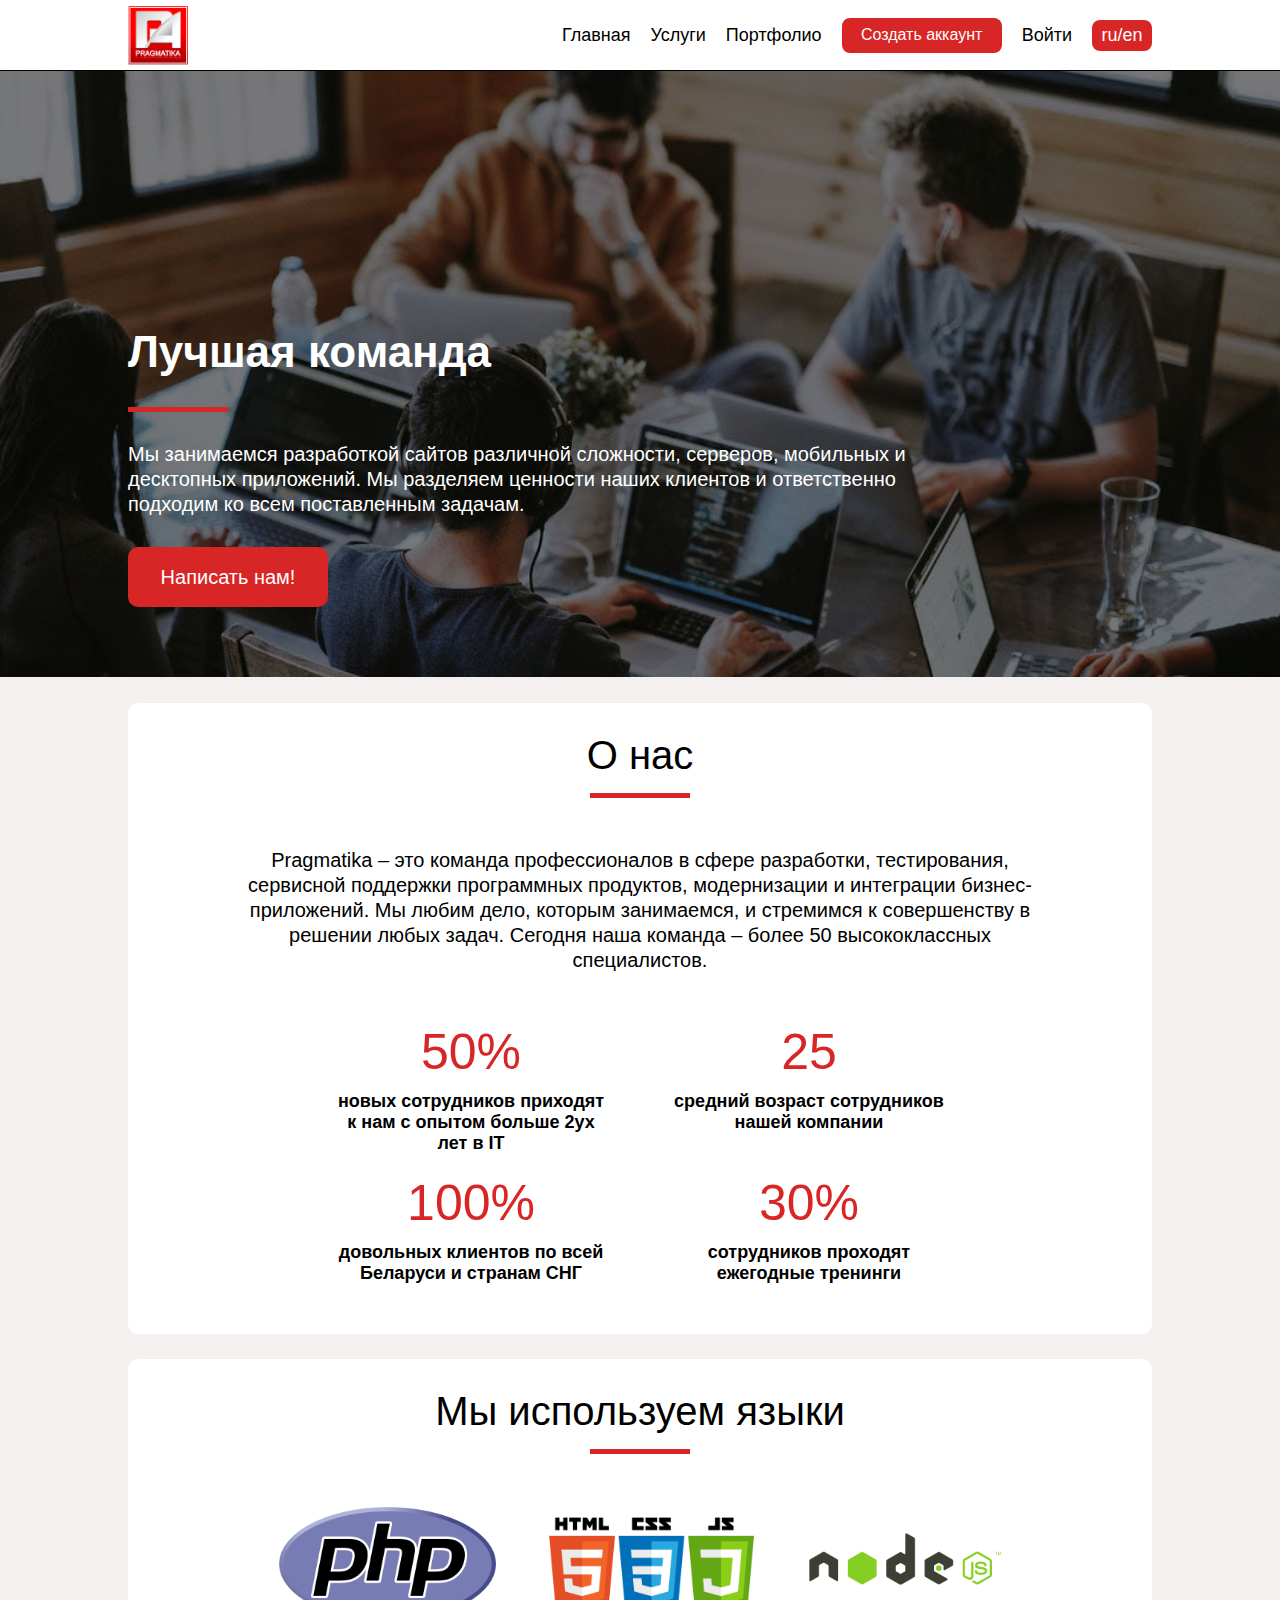
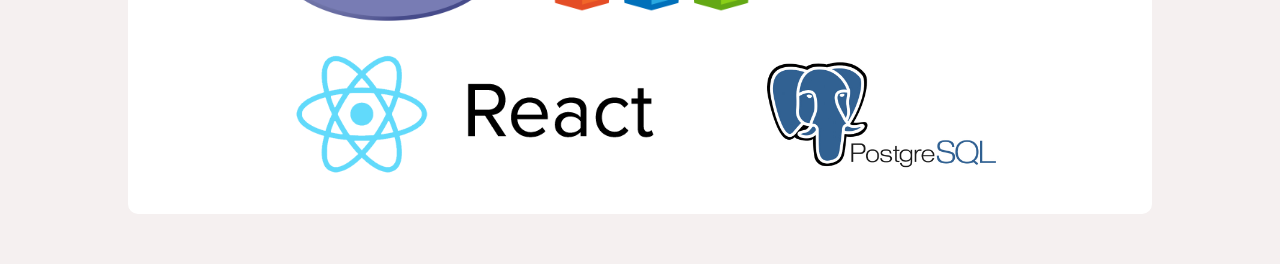
==== index.html @ 4c4eed7f "registration add" ====
<!DOCTYPE html>
<html lang="en">
<head>
    <meta charset="UTF-8">
    <meta name="viewport" content="width=device-width, initial-scale=1.0">
    <meta http-equiv="X-UA-Compatible" content="ie=edge">
    <link rel="stylesheet" href="css/index.css">
    <title>PRAGMATIKA</title>
</head>
<body>
    <header class="head" id="myTopnav">
        <div class="logo">
            <a href="index.html"><img src="img/logo.jpg" alt="logo"></a>
        </div>
        <div class="menu">
            <a href="#" id="menu" class="icon">&#9776</a>
            <a href="index.html"><h3 class="general">Главная</h3></a>
            <a href="services.html"><h3>Услуги</h3></a>
            <a href="portfolio.html"><h3>Портфолио</h3></a>
            <a href="#" onclick="show('block')"><button>Создать аккаунт</button></a>
            <a href="#" onclick="entry('block')"><div class="entry"><h2>Войти</h2></div></a>
            <a href="#"><div class="user"><h2>usermail</h2>
            <img src="img/arrow.png" alt="arrow"></div></a>
            <a href="index_eng.html"><div id="lang" class="language">ru/en</div></a>
        </div>
    </header>

    <div onclick="show('none')" id="gray"></div>
    <form class="registration" id="form_reg" action="" name="f1">
            <div class="input">   
                <h3>Регистрация</h3>
                <h4>Email</h4>
                <input id="email" type="text" placeholder="Введите Email" name="name1" class="input">
                <h4>Пароль</h4>
                <input id="password" type="password" placeholder="Введите пароль" name="name2" class="input">
                <h4>Подтвердите пароль</h4>
                <input id="password2" type="password" placeholder="Введите пароль еще раз" name="email1" class="input">
                <h5 class="error">Такой e-mail уже зарегистрирован. Пароли не совпадают</h5>
            </div>
            <button id="btn-reg">Создать аккаунт</button>
            <h4 class="account">Уже есть аккаунт?</h4>
            <h3 onclick="entry('block')" class="entr">Войти</h3>
        </form>

        <div onclick="entry('none')" id="gray_two"></div>
        <form class="form_entry" id="form_entry" action="index.html" name="f1">
                <div class="input_entry">   
                    <h3>Вход</h3>
                    <h4>Email</h4>
                    <input type="text" placeholder="Введите Email" name="name1" class="input">
                    <h4>Пароль</h4>
                    <input type="password" placeholder="Введите пароль" name="name2" class="input">
                    <!-- <p onclick="recover('block')">Забыли пароль?</p> -->
                    <label class="check">
                            <input type="checkbox">
                            <span class="pseudocheckbox"></span>
                            <p>Запомнить меня</p>
                    </label>
                    <h5 class="error_two">Неверный email или пароль</h5>
                </div>
                <button>Войти</button>
                <h4 class="account">Еще нет аккаунта?</h4>
                <h3 onclick="show('block')" class="entr">Зарегистрироваться</h3>
            </form>

            <div onclick="feedback('none')" id="gray_three"></div>
            <form class="feedback" id="form_feedback" action="index.html" name="f1">
                <div class="input_feedback">   
                    <h3>Обратная связь</h3>
                    <h4>Имя</h4>
                    <input type="text" placeholder="Введите ваше Имя" name="name1" class="input">
                    <h4>Номер телефона</h4>
                    <input type="text" placeholder="+375 (29) 163-66-68" name="name2" class="input">
                    <h5 class="error_three">Неправильно записан номер телефона</h5>
                </div>
                <button>Отправить заявку</button>
            </form>

    <section id="banner" class="banner">
        <h1>Лучшая команда</h1>
        <div></div>
        <h3>Мы занимаемся разработкой сайтов различной сложности, серверов, мобильных и десктопных приложений. Мы разделяем ценности наших клиентов и ответственно подходим ко всем поставленным задачам.</h3>
        <button onclick="feedback('block')">Написать нам!</button>
    </section>
    <section class="about">
        <h3>О нас</h3>
        <div class="line"></div>
        <h5>Pragmatika – это команда профессионалов в сфере разработки, тестирования, сервисной поддержки программных продуктов, модернизации и интеграции бизнес-приложений. 
            Мы любим дело, которым занимаемся, и стремимся к совершенству в решении любых задач.
            Сегодня наша команда – более 50 высококлассных специалистов.</h5>
        <div class="percent">
            <div class="first_stat">
                <h1>50%</h1>
                <h4>новых сотрудников приходят к нам с опытом больше 2ух лет в IT</h4>
            </div>
            <div class="second_stat">
                <h1>25</h1>
                <h4>средний возраст сотрудников нашей компании</h4>
            </div>
            <div class="third_stat">
                <h1>100%</h1>
                <h4>довольных клиентов по всей Беларуси и странам СНГ</h4>
            </div>
            <div class="fourth_stat">
                <h1>30%</h1>
                <h4>сотрудников проходят ежегодные тренинги</h4>
            </div>
        </div>
        </section>
        <section>
        <div class="technology">
            <h3>Мы используем языки</h3>
            <div class="line"></div>
            <div class="languages">
                <img src="img/1200px-PHP-logo.svg.png" alt="">
                <img src="img/HTML5_CSS_JavaScript.png" alt="">
                <img src="img/d731883c64dd45baa761c17a53f42759.png" alt="">
                <img src="img/1_XaGxIa_JuHc8YTR5Znv6tg.png" alt="">
                <img src="img/postgresql-cover.jpg" alt="">
            </div>
        </div>
        </section>





    <script src="js/handlebars.js"></script>
    <script src="js/jquery.js"></script>
    <script src="js/reg.js"></script>

    <script type="text/javascript" src="js/main.js"></script>
    <script>
    function show(state)
                {
                document.getElementById('form_reg').style.display = state;	
                document.getElementById('gray').style.display = state;
                document.getElementById('form_entry').style.display = "none";	
                document.getElementById('gray_two').style.display = "none"; 			
                }	
                function entry(state)
                {
                document.getElementById('form_entry').style.display = state;	
                document.getElementById('gray_two').style.display = state; 
                document.getElementById('form_reg').style.display = "none";	
                document.getElementById('gray').style.display = "none";	
                document.getElementById('form_recover').style.display = "none";	
                document.getElementById('gray_three').style.display = "none"; 	
                }
                function feedback(state)
                {
                document.getElementById('form_feedback').style.display = state;	
                document.getElementById('gray_three').style.display = state;	
                }
    </script>



</body>
</html>
---- css/index.css ----
@font-face {
    font-family: Helvetica; /* Имя шрифта */
    src: url(fonts/HelveticaNeueCyr-Medium.otf); /* Путь к файлу со шрифтом */
}


*{
    margin: 0;
    padding: 0;
}
h1, h2, h3, h4, h5, h6{
    color: black;
    font-family: Helvetica;
}
a{
    text-decoration: none;
}
body{
    background-color: #f5f0f0;
}

/* переключатель */
.language{
    cursor: pointer;
    color: white;
    font-size: 18px;
    text-align: center;
    padding-top: 5px;
    padding-bottom: 5px;
    width: 60px;
    height: auto;
    border-radius: 8px;
    margin-left: 20px;
    background-color: #D82525;
}


/* шапка */
.head{
    padding-left: 10%;
    padding-right: 10%;
    height: 70px;
    display: flex;
    background-color: white;
    align-items: center;
    justify-content: space-between;
    -webkit-transition: all 300ms;
    transition: all 300ms;
    border-bottom: 1px solid black;
    font-family: Helvetica;
}
.logo img{
    padding-top: 5px;
    cursor: pointer;
    width: 60px;
    height: auto;
}
.menu{
    display: flex;
    align-items: center;
}
.menu h3{
    cursor: pointer;
    padding-left: 20px;
    font-size: 18px;
    font-weight: 300;
}
.menu img{
    padding-left: 7px;
    width: 17px;
    height: 17px;
}
.menu button{
    margin-left: 20px;
    cursor: pointer;
    width: 160px;
    height: 35px;
    font-size: 16px;
    font-weight: 500;
    color: white;
    border-radius: 8px;
    background-color: #D82525;
    border: 2px solid #D82525;
    font-family: Helvetica;
}
.menu button:hover{
    color: #D82525;
    background-color: white;
}
.entry h2{
    padding-left: 20px;
    font-size: 18px;
    font-weight: 500;
}
.entry h2:hover{
    color: #D82525;
}
.user{
    cursor: pointer;
    display: block;
    display: none;
}
.user h2{
    padding-top: 0px;
    padding-left: 17px;
    font-family: Helvetica;
    font-size: 18px;
    font-weight: 500;
}
.menu h3:hover{
    color: #D82525;
}
.icon{
    display: none;
}
/* список пользователя */
.flex_user{
    display: flex;
}
ul.ssubmenuu_user {
    position: absolute;
    width: 180px;
    top: 45px;
    right: 13.5%;
    z-index: 150;
    /* Делаю субменю скрытыми. */
    display: none;
    /* Цвет — белый. */
    background-color: white;
    border-radius: 10px;
    text-decoration: none;
    text-align: center;
}
ul.ssubmenuu_user > li {
    /* Блочное расположение элементов*/
    display: block;
    border-radius: 10px;
}
ul.ssubmenuu_user > li > a {
    /* Делаю элементы блочными. */
    display: block;
    /* Убираю форматирование*/
    text-decoration: none;
    /* Задаю отступ. */
    padding: 5px;
    /* Задаю цвет. */
    color: #0a1b4d;
    /* Еще цвет. */
    background-color: white;
    border-radius: 10px;
}
ul.ssubmenuu_user > li > a:hover {
    opacity: 0.5;
}
ul.mmenuu_user > li{
    list-style-type: none;
}
ul.mmenuu_user > li:hover > ul.ssubmenuu_user {
    /* Делаю элементы блочными. */
    display: block;
}

/* Форма регистрации */
#gray{
    opacity: 0.8; 
    padding: 15px;
    background-color: rgba(1,1,1,0.75); 
    position: fixed; 
    left: 0;
    right: 0;
    top:0;
    bottom: 0; 
    display: none; 
    z-index:100; 
    overflow: auto; 
} 
.registration{
    margin: 70px auto;
    z-index: 150;
    width: 328px;
    height: 480px;
    position: fixed;
    display: none;
    left: 0;
    right: 0;
    top: 0;
    bottom: 0;
}
div.input{
    border-radius: 10px;
    background-color: #ffffff;
    height: 420px;
    box-shadow: 0 3px 10px rgba(0, 0, 0, 0.05);
    padding-left: 30px;
    padding-right: 30px;
    font-family: Helvetica;
}
.input h3{
    padding-top: 48px;
    padding-bottom: 24px;
    text-align: center;
    font-size: 22px;
    font-weight: 300;
}
.input h4{
    padding-top: 24px;
    font-size: 15px;
    font-weight: 700;
}
.input input{
    border: none;
    height: 40px;
    width: 100%;
    color: #D82525;
    font-family: Helvetica;
    font-size: 14px;
    font-weight: 400;
    border-bottom: 1px solid #0a1b4d;
}
.error{
    display: none;
    text-align: center;
    padding-top: 15px;
    font-size: 12px;
    font-weight: 300;
    color: #D82525;
    font-family: Helvetica;
}
.inpt input:-webkit-input-placeholder{
    color: rgba(0, 0, 0, 0.45);
}
.registration button{
    cursor: pointer;
    margin-top: -20px; 
    width: 328px;
    height: 60px;
    border: none;
    border-radius: 0 0 10px 10px;
    background-color: #D82525;
    font-size: 16px;
    font-weight: 700;
    color: white;
    font-family: Helvetica;
}
.registration button:hover{
    color: #D82525;
    background-color: #e4e4e4;
}
.account{
    cursor: pointer;
    font-size: 14px;
    font-weight: 300;
    opacity: 0.75;
    color: white;
    text-align: center;
    padding-top: 24px;
    font-family: Helvetica;
}
.entr{
    cursor: pointer;
    font-size: 14px;
    font-weight: 400;
    color: white;
    text-align: center;
    padding-top: 8px;
    font-family: Helvetica;
}
.entr:hover{
    color: #D82525;
}
/* Форма входа */
#gray_two{
    opacity: 0.8; 
    padding: 15px;
    background-color: rgba(1,1,1,0.75); 
    position: fixed; 
    left: 0;
    right: 0;
    top:0;
    bottom: 0; 
    display: none; 
    z-index:100; 
    overflow: auto; 
} 
.form_entry{
    margin: 70px auto;
    z-index: 150;
    width: 328px;
    height: 480px;
    position: fixed;
    display: none;
    left: 0;
    right: 0;
    top: 0;
    bottom: 0;
}
.input_error p{
    cursor: pointer;
    padding-top: 15px;
    font-size: 14px;
    font-weight: 400;
    font-family: Helvetica;
    color: rgba(0, 0, 0, 0.55);
}
.error_two{
    display: none;
    text-align: center;
    padding-top: 15px;
    font-size: 12px;
    font-weight: 300;
    color: #D82525;
}
div.input_entry{
    border-radius: 10px;
    background-color: #ffffff;
    height: 380px;
    box-shadow: 0 3px 10px rgba(0, 0, 0, 0.05);
    padding-left: 30px;
    padding-right: 30px;
    font-family: Helvetica;
}
.input_entry h3{
    padding-top: 48px;
    padding-bottom: 24px;
    text-align: center;
    font-size: 22px;
    font-weight: 300;
}
.input_entry h4{
    padding-top: 24px;
    font-size: 15px;
    font-weight: 700;
}
.input_entry input{
    border: none;
    height: 40px;
    width: 100%;
    color: #D82525;
    font-family: Helvetica;
    font-size: 14px;
    font-weight: 400;
    border-bottom: 1px solid #0a1b4d;
}
.input_entry p{
    cursor: pointer;
    margin-top: 15px;
    color: rgba(0, 0, 0, 0.60);
    font-family: Helvetica;
    font-size: 14px;
    font-weight: 400;
}
.input_entry p:hover{
    color: #D82525;
}

.check input{
    width: 24px;
    height: 24px;
    border-radius: 7px;
    margin-top: 24px;
    font-family: Helvetica;
    border: 1px solid #0a1b4d;
    background-color: #ffffff;
}

input[type=checkbox] { display: none; }

.pseudocheckbox::before {
    cursor: pointer;
    content: "\00A0";
    display: inline-block;
    box-sizing: border-box;
    width: 24px; 
    height: 24px;
    background-color: white;
    border: 1px solid #0a1b4d;
    border-radius: 7px;
    vertical-align: baseline;
    
    text-align: center;
    font-size: 20px;
    line-height: 20px;
    font-weight: 400;
    color: #000000;
    font-family: Helvetica;
}
input[type=checkbox]:checked + .pseudocheckbox::before { content: "\2713"; }
.check{
    display: flex;
    margin-top: 27px;
}
.check p{
    margin-left: 12px;
    margin-top: 3px;
    color: #000000;
    font-family: Helvetica;
    font-size: 16px;
    font-weight: 400;
}

.input_entry input:-webkit-input-placeholder{
    color: rgba(0, 0, 0, 0.45);
}
.form_entry button{
    cursor: pointer;
    margin-top: -20px; 
    width: 328px;
    height: 60px;
    border: none;
    border-radius: 0 0 10px 10px;
    background-color: #D82525;
    font-family: Helvetica;
    font-size: 16px;
    font-weight: 700;
    color: white;
}
.form_entry button:hover{
    color: #D82525;
    background-color: #e4e4e4;
}

/* Форма обратной связи */
#gray_three{
    opacity: 0.8; 
    padding: 15px;
    background-color: rgba(1,1,1,0.75); 
    position: fixed; 
    left: 0;
    right: 0;
    top:0;
    bottom: 0; 
    display: none; 
    z-index:100; 
    overflow: auto; 
} 
.feedback{
    margin: 70px auto;
    z-index: 150;
    width: 328px;
    height: 290px;
    position: fixed;
    display: none;
    left: 0;
    right: 0;
    top: 0;
    bottom: 0;
}
div.input_feedback{
    border-radius: 10px;
    background-color: #ffffff;
    height: 330px;
    box-shadow: 0 3px 10px rgba(0, 0, 0, 0.05);
    padding-left: 30px;
    padding-right: 30px;
    font-family: Helvetica;
}
.input_feedback h3{
    padding-top: 48px;
    padding-bottom: 24px;
    text-align: center;
    font-size: 22px;
    font-weight: 300;
}
.input_feedback h4{
    padding-top: 24px;
    font-size: 15px;
    font-weight: 700;
}
.input_feedback input{
    border: none;
    height: 40px;
    width: 100%;
    color: #D82525;
    font-family: Helvetica;
    font-size: 14px;
    font-weight: 400;
    border-bottom: 1px solid #0a1b4d;
}
.error_three{
    display: none;
    text-align: center;
    padding-top: 15px;
    font-size: 12px;
    font-weight: 300;
    color: #D82525;
    font-family: Helvetica;
}
.inpt input:-webkit-input-placeholder{
    color: rgba(0, 0, 0, 0.45);
}
.feedback button{
    cursor: pointer;
    margin-top: -20px; 
    width: 328px;
    height: 60px;
    border: none;
    border-radius: 0 0 10px 10px;
    background-color: #D82525;
    font-size: 16px;
    font-weight: 700;
    color: white;
    font-family: Helvetica;
}
.feedback button:hover{
    color: #D82525;
    background-color: #e4e4e4;
}

/* баннер */
.banner{
    background-image: url(../img/photo-1522071820081-009f0129c71c2.jpg);
    background-repeat: no-repeat;
    background-size: 100%;
    height: 350px;
    font-family: Helvetica;
    padding-left: 10%;
    padding-top: 20%;
}
.banner h1{
    color: white;
    font-size: 44px;
}
.banner h3{
    padding-top: 30px;
    width: 70%;
    color: white;
    font-size: 20px;
    font-weight: 500;
    line-height: 25px;
}
.banner div{
    margin-top: 30px;
    width: 100px;
    height: 5px;
    background-color: #D82525;
}
.banner button{
    width: 200px;
    height: 60px;
    margin-top: 30px;
    border: 2px solid #D82525;
    border-radius: 10px;
    color: white;
    font-size: 20px;
    font-weight: 500;
    font-family: Helvetica;
    background-color: #D82525;
    cursor: pointer;
}
.banner button:hover{
    background-color: white;
    color: #D82525;
}
.about{
    text-align: center;
    background-color: white;
    margin-top: 2%;
    margin-left: 10%;
    margin-right: 10%;
    border-radius: 10px;
}
.about h3{
    padding-top: 30px;
    font-size: 40px;
    font-weight: 400;
}
.line{
    margin-left: auto;
    margin-right: auto;
    margin-top: 15px;
    width: 100px;
    height: 5px;
    background-color: #D82525;
}
.about h5{
    margin-left: auto;
    margin-right: auto;
    margin-top: 50px;
    line-height: 25px;
    width: 80%;
    font-size: 20px;
    font-weight: 500;
    padding-bottom: 30px;
}
.percent{
    display: flex;
    flex-wrap: wrap;
    justify-content: space-between;
    padding-left: 20%;
    padding-right: 20%;
    padding-bottom: 50px;
}
.percent div{
    width: 45%;
    margin-top: 20px;
}
.percent h1{
    color: #D82525;
    font-size: 50px;
    font-weight: 500;
}
.percent h4{
    padding-top: 10px;
    font-size: 18px;
    font-weight: 700;
}
/* технологии */
.technology{
    text-align: center;
    background-color: white;
    margin-top: 2%;
    margin-left: 10%;
    margin-right: 10%;
    border-radius: 10px;
}
.technology h3{
    padding-top: 30px;
    font-size: 40px;
    font-weight: 400;
}
.line{
    margin-left: auto;
    margin-right: auto;
    margin-top: 15px;
    width: 100px;
    height: 5px;
    background-color: #D82525;
}
.languages{
    margin-top: 50px;
    display: flex;
    justify-content: center;
    flex-wrap: wrap;
    margin-bottom: 50px;
    padding-bottom: 40px;
}
.languages img{
    height: 120px;
    width: auto;
    padding-left: 25px;
    padding-right: 25px;
}
.languages img:nth-child(3){
    height: 100px;
    width: auto;
    margin-top: 5px;
}
.languages img:nth-child(4){
    margin-top: 30px;
}
.languages img:nth-child(5){
    margin-top: 30px;
}


/* английский сайт */
.english{
    display: none;
}






@media screen and (max-width:930px){
    .head{
        padding-left: 5%;
        padding-right: 5%;
    }
    .banner{
        padding-top: 10%;
        padding-left: 5%;
        padding-right: 5%;
    }
    .banner h3{
        width: 100%;
    }
    .about{
        margin-left: 5%;
        margin-right: 5%;
    }
    .percent{
        padding-left: 10%;
        padding-right: 10%;
    }
    .technology{
        margin-left: 5%;
        margin-right: 5%;
    }
}
@media screen and (max-width:780px){
    ul.ssubmenuu_user {
        position: absolute;
        width: 180px;
        top: 35px;
        right: 0%;
    }
    .language{
        top: 41.5%;
        right: 5%;
        position: absolute;
    }
    .menu a{
        display: none;
    }
    #menu{
        display: block;
    }
    .icon{
        font-size: 25px;
        padding-top: 18px;
        color: #0a1b4d;
    }
    .menu{
        display: block;
        float: right;
    }
    .menu h3{
        float: right;
        cursor: pointer;
        padding-left: 100px;
        padding-top: 20px;
        font-size: 16px;
    }
    .general{
        margin-left: 20px;
    }
    .user{
        padding-top: 20px;
        float: right;
        cursor: pointer;
        display: flex;
        position: absolute;
        right: 5%;
        top: 25%;
        display: none;
    }
    .user h2{
        float: right;
        padding-top: 0px;
        padding-left: 0px;
        font-family: Helvetica;
        font-size: 16px;
        font-weight: 500;
    }
    .user img{
        margin: 0px;
        padding: 0px;
        padding-left: 7px;
    }
    .head{
        height: 70px;
        display: block;
    }
    .logo{
        float: left;
    }
    .menu button{
        margin-top: 20px;
        float: right;
    }
    .entry h2{
        padding-top: 20px;
        float: right;
    }
    .head.responsive{
        display: block;
        height: 325px;
        -webkit-transition: all 300ms;
        transition: all 300ms;
    }
    .head.responsive a{
        display: block;
    }
    .head.responsive a.icon{
        float: right;
    }
    .head.responsive div.onoffswitch{
        display: block;
        float: right;
        margin-top: 55px;
        margin-right: -75px;
    }
}
@media screen and (max-width:610px){
    .banner{
        height: auto;
        padding-top: 5%;
        padding-bottom: 5%;
    }
    .banner h1{
        font-size: 30px;
    }
    .banner h3{
        font-size: 16px;
        padding-top: 15px;
    }
    .banner div{
        height: 3px;
        width: 80px;
        margin-top: 15px;
    }
    .banner button{
        width: 150px;
        margin-top: 15px;
        font-size: 18px;
    }
    .about h3 {
        padding-top: 15px;
        font-size: 30px;
        font-weight: 400;
    }
    .line {
        margin-top: 15px;
        width: 80px;
        height: 3px;
    }
    .about h5 {
        margin-top: 15px;
        line-height: 25px;
        width: 90%;
        font-size: 16px;
        padding-bottom: 0px;
    }
    .percent{
        padding-left: 5%;
        padding-right: 5%;
        padding-bottom: 20px;
    }
    .percent div{
        width: 45%;
        margin-top: 15px;
    }
    .percent h1 {
        color: #D82525;
        font-size: 30px;
    }
    .percent h4 {
        padding-top: 10px;
        font-size: 14px;
        font-weight: 700;
    }
    .technology h3 {
        padding-top: 15px;
        font-size: 30px;
    }
    .languages {
        margin-top: 15px;
        display: flex;
        justify-content: center;
        flex-wrap: wrap;
        margin-bottom: 2%;
        padding-bottom: 15px;
    }
    .languages img {
        height: 60px;
        width: auto;
        padding-left: 10px;
        padding-right: 10px;
    }
    .languages img:nth-child(3) {
        height: 100px;
        width: auto;
        margin-top: -23px;
    }
}
@media screen and (max-width:543px){
    .languages img:nth-child(3) {
        height: 100px;
        width: auto;
        margin-top: 5px;
    }
}
@media screen and (max-width:480px){
    .banner{
        background-size: auto; 
    }
}
@media screen and (max-width:380px){
    .registration{
        margin: 70px auto;
        z-index: 150;
        width: 91%;
        height: 480px;
        position: fixed;
        display: none;
        left: 0;
        right: 0;
        top: 0;
        bottom: 0;
    }
    .registration button{
        margin-top: -20px; 
        width: 100%;
        height: 60px;
        border: none;
        border-radius: 0 0 10px 10px;
        font-size: 16px;
        font-weight: 700;
        color: white;
    }
    .form_entry{
        margin: 70px auto;
        z-index: 150;
        width: 91%;
        height: 480px;
        position: fixed;
        display: none;
        left: 0;
        right: 0;
        top: 0;
        bottom: 0;
    }
    .form_entry button{
        cursor: pointer;
        margin-top: -20px; 
        width: 100%;
        height: 60px;
        border: none;
        border-radius: 0 0 10px 10px;
        font-size: 16px;
        font-weight: 700;
        color: white;
    }
    .feedback{
        margin: 70px auto;
        z-index: 150;
        width: 91%;
        height: 300px;
        position: fixed;
        display: none;
        left: 0;
        right: 0;
        top: 0;
        bottom: 0;
    }
    .feedback button{
        cursor: pointer;
        margin-top: -20px; 
        width: 100%;
        height: 60px;
        border: none;
        border-radius: 0 0 10px 10px;
        font-size: 16px;
        font-weight: 700;
        color: white;
    }
}
@media screen and (max-width:330px){
    .menu{
        width: 50%;
    }
    .icon{
        padding-top: 18px;
        float: right;
    }
}
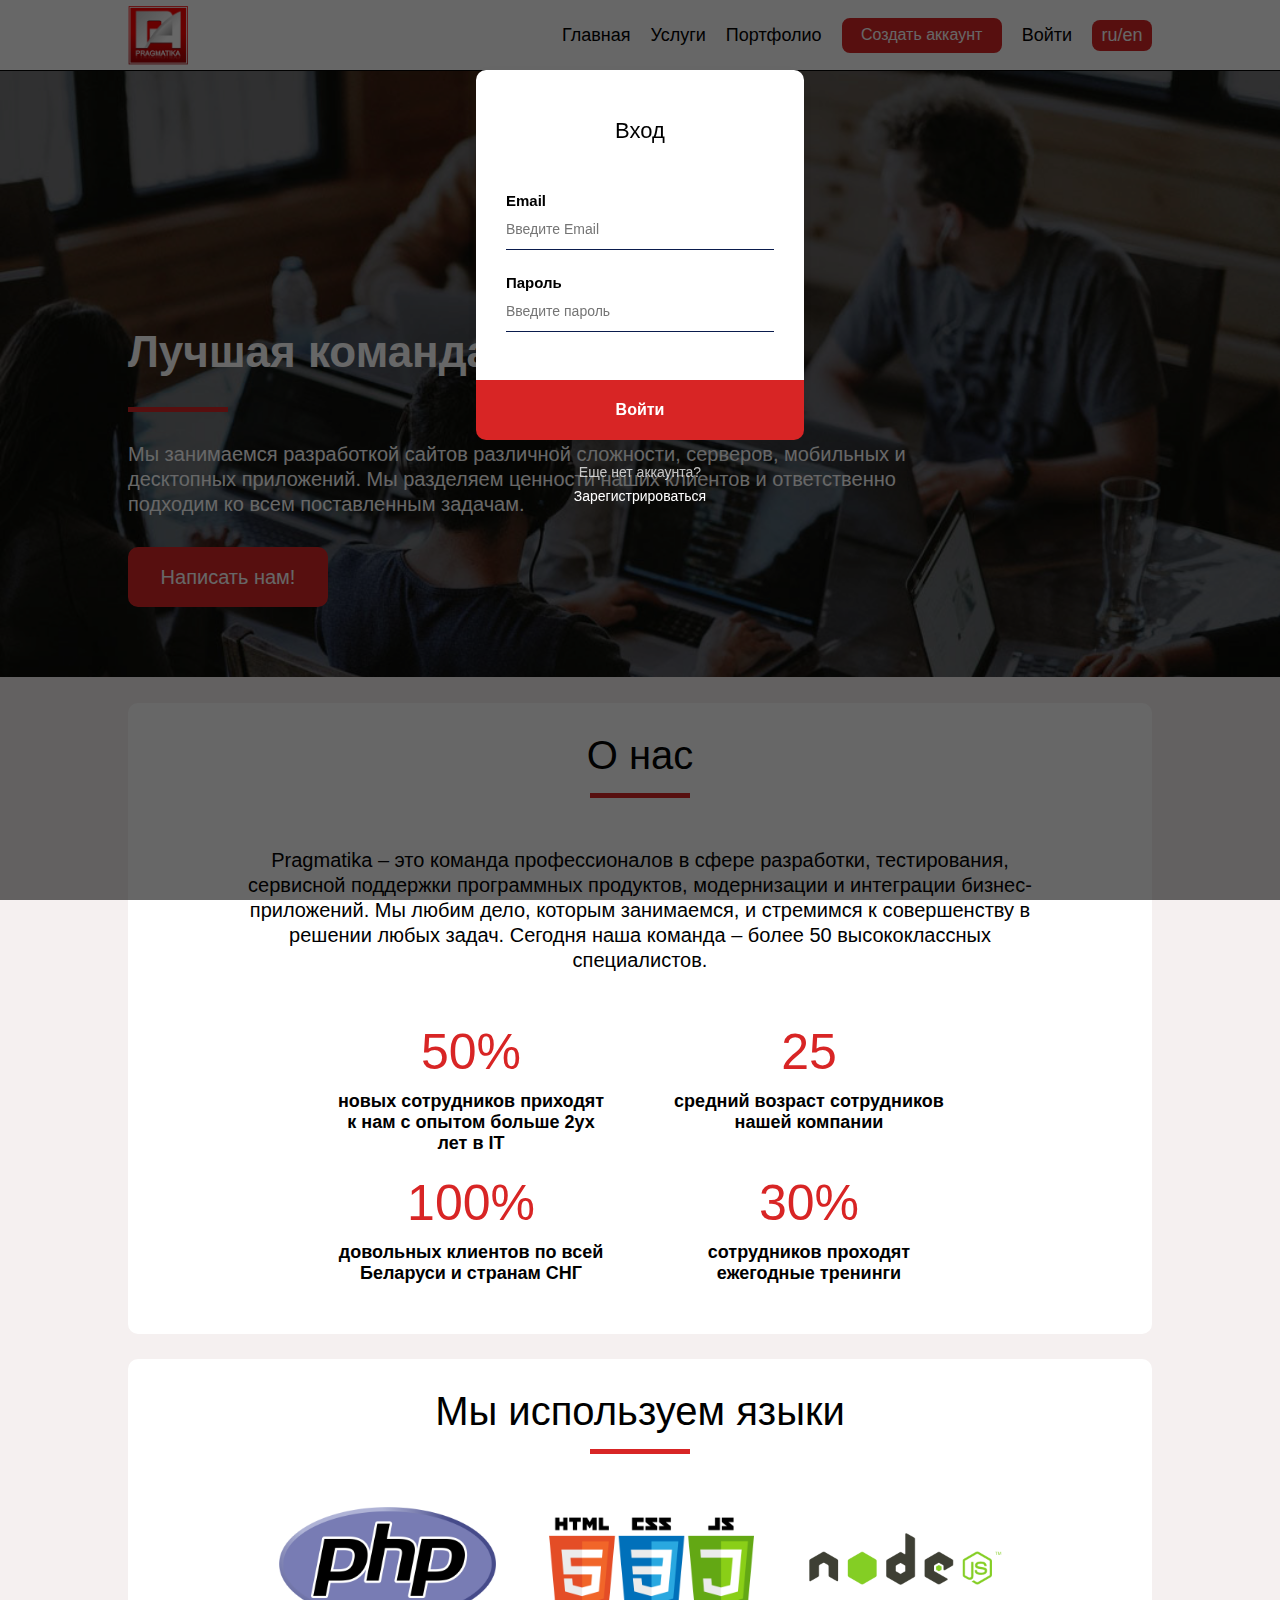
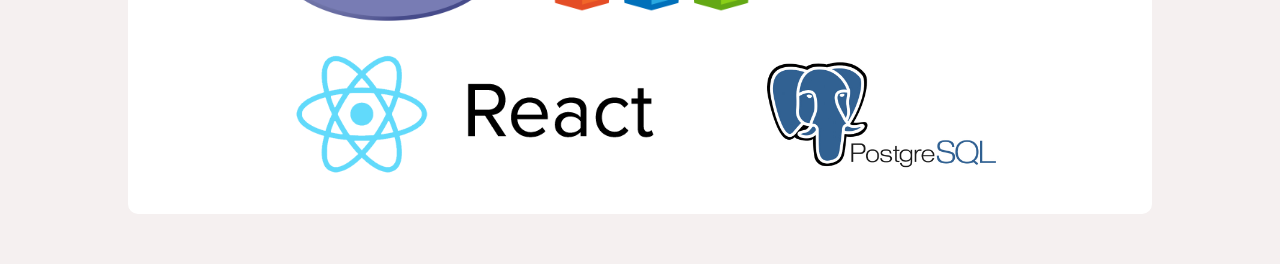
==== commit ede9950c: "add cookies on pages" ====
--- a/index.html
+++ b/index.html
@@ -17,9 +17,9 @@
             <a href="index.html"><h3 class="general">Главная</h3></a>
             <a href="services.html"><h3>Услуги</h3></a>
             <a href="portfolio.html"><h3>Портфолио</h3></a>
-            <a href="#" onclick="show('block')"><button>Создать аккаунт</button></a>
+            <a href="#" onclick="show('block')"><button class="create_account">Создать аккаунт</button></a>
             <a href="#" onclick="entry('block')"><div class="entry"><h2>Войти</h2></div></a>
-            <a href="#"><div class="user"><h2>usermail</h2>
+            <a href="#"><div class="user"><h2 class="nicname">usermail</h2>
             <img src="img/arrow.png" alt="arrow"></div></a>
             <a href="index_eng.html"><div id="lang" class="language">ru/en</div></a>
         </div>
@@ -47,18 +47,12 @@
                 <div class="input_entry">   
                     <h3>Вход</h3>
                     <h4>Email</h4>
-                    <input type="text" placeholder="Введите Email" name="name1" class="input">
+                    <input type="text" id="email_entry" placeholder="Введите Email" name="name1" class="input">
                     <h4>Пароль</h4>
-                    <input type="password" placeholder="Введите пароль" name="name2" class="input">
+                    <input type="password" id="pass_entry" placeholder="Введите пароль" name="name2" class="input">
                     <!-- <p onclick="recover('block')">Забыли пароль?</p> -->
-                    <label class="check">
-                            <input type="checkbox">
-                            <span class="pseudocheckbox"></span>
-                            <p>Запомнить меня</p>
-                    </label>
-                    <h5 class="error_two">Неверный email или пароль</h5>
                 </div>
-                <button>Войти</button>
+                <button id="btn-entry">Войти</button>
                 <h4 class="account">Еще нет аккаунта?</h4>
                 <h3 onclick="show('block')" class="entr">Зарегистрироваться</h3>
             </form>
@@ -124,10 +118,11 @@
 
 
 
-
-    <script src="js/handlebars.js"></script>
+    
     <script src="js/jquery.js"></script>
+    <script src="js/check_cookie.js"></script>
     <script src="js/reg.js"></script>
+    <script src="js/entry.js"></script>
 
     <script type="text/javascript" src="js/main.js"></script>
     <script>
@@ -144,8 +139,6 @@
                 document.getElementById('gray_two').style.display = state; 
                 document.getElementById('form_reg').style.display = "none";	
                 document.getElementById('gray').style.display = "none";	
-                document.getElementById('form_recover').style.display = "none";	
-                document.getElementById('gray_three').style.display = "none"; 	
                 }
                 function feedback(state)
                 {
--- a/css/index.css
+++ b/css/index.css
@@ -189,7 +189,7 @@
 div.input{
     border-radius: 10px;
     background-color: #ffffff;
-    height: 420px;
+    height: 410px;
     box-shadow: 0 3px 10px rgba(0, 0, 0, 0.05);
     padding-left: 30px;
     padding-right: 30px;
@@ -313,7 +313,7 @@
 div.input_entry{
     border-radius: 10px;
     background-color: #ffffff;
-    height: 380px;
+    height: 330px;
     box-shadow: 0 3px 10px rgba(0, 0, 0, 0.05);
     padding-left: 30px;
     padding-right: 30px;
@@ -697,7 +697,7 @@
         right: 0%;
     }
     .language{
-        top: 41.5%;
+        top: 43.5%;
         right: 5%;
         position: absolute;
     }
@@ -727,7 +727,7 @@
         margin-left: 20px;
     }
     .user{
-        padding-top: 20px;
+        padding-top: 30px;
         float: right;
         cursor: pointer;
         display: flex;
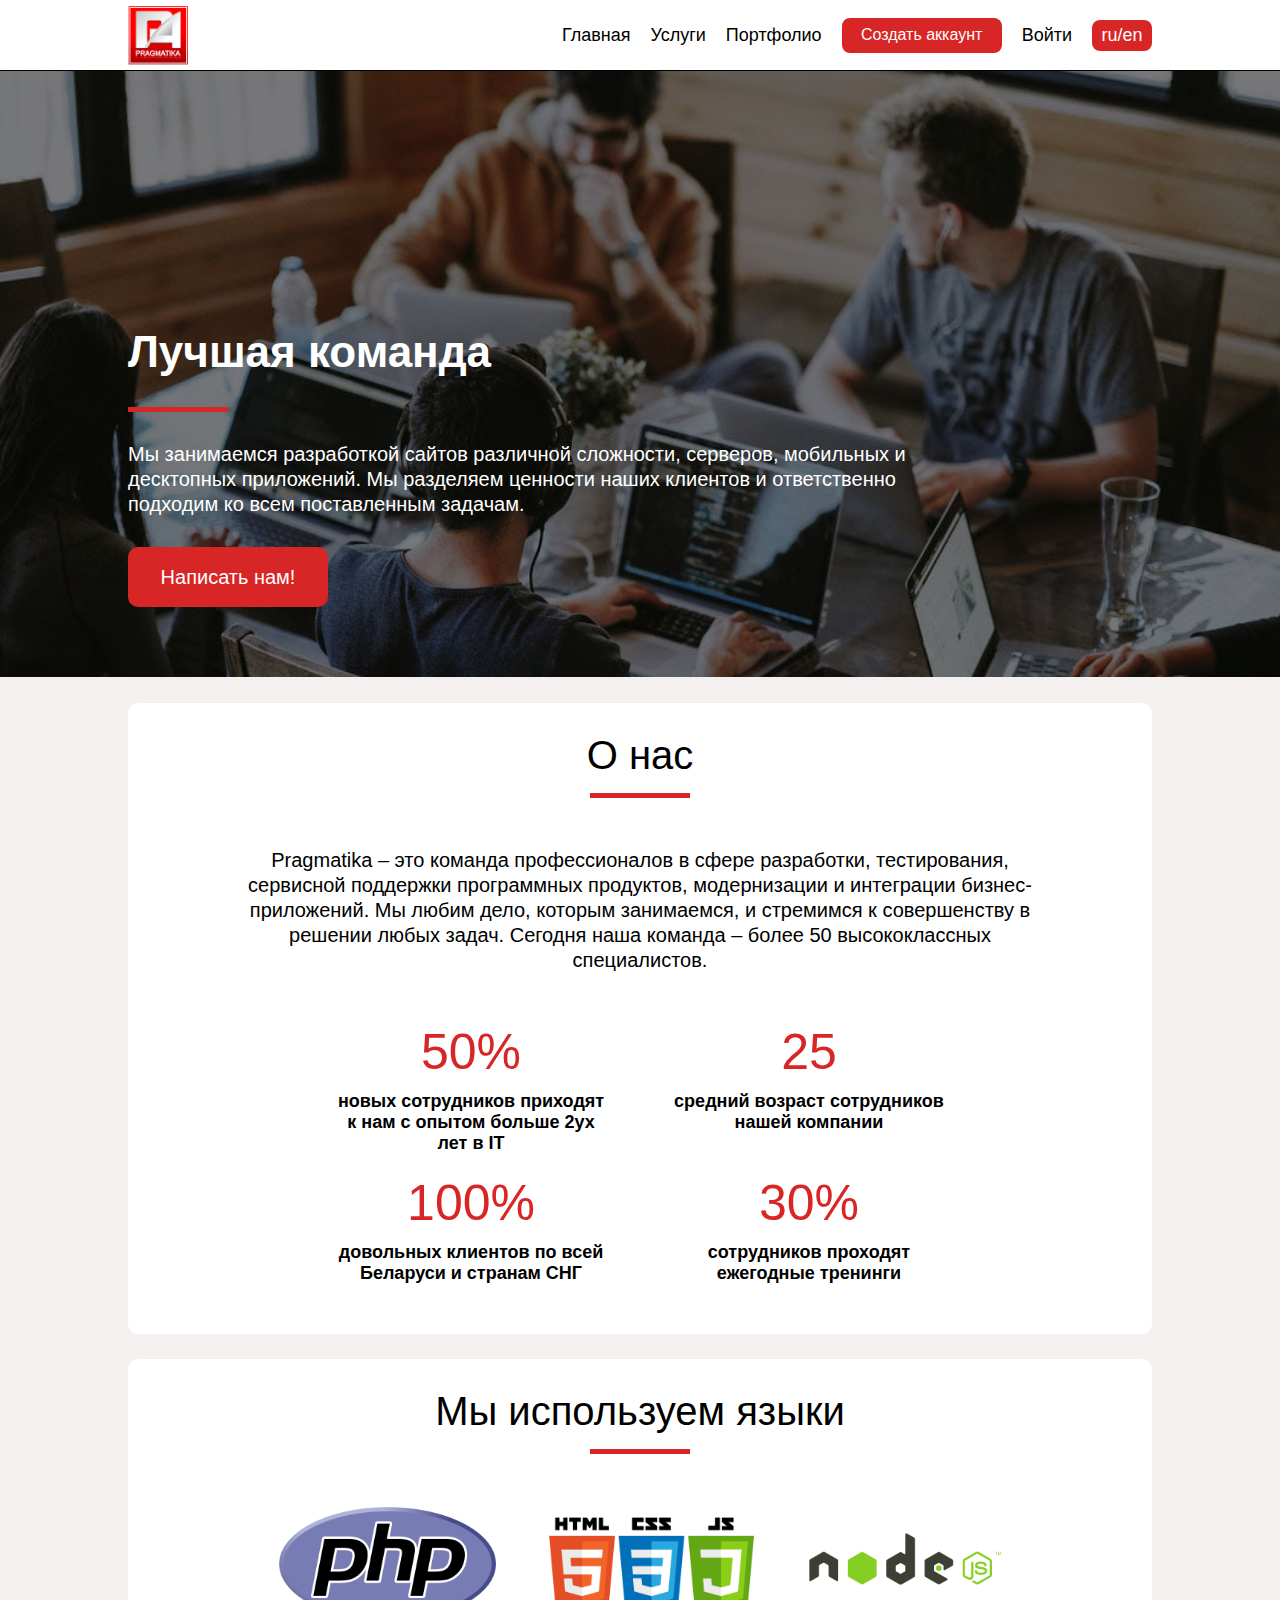
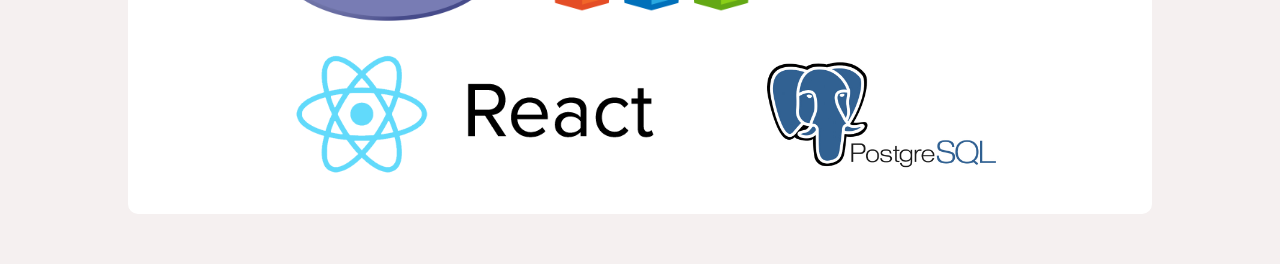
==== commit 61de4e43: "fix comment and authorization" ====
--- a/index.html
+++ b/index.html
@@ -19,8 +19,22 @@
             <a href="portfolio.html"><h3>Портфолио</h3></a>
             <a href="#" onclick="show('block')"><button class="create_account">Создать аккаунт</button></a>
             <a href="#" onclick="entry('block')"><div class="entry"><h2>Войти</h2></div></a>
-            <a href="#"><div class="user"><h2 class="nicname">usermail</h2>
-            <img src="img/arrow.png" alt="arrow"></div></a>
+            <div class="user">
+                <ul class="mmenuu_user">
+                    <li><a href="#"><div class="flex_user">
+                        <h2 class="nicname">usermail</h2>
+                        <img src="img/arrow.png" alt="arrow">
+                        </div></a>
+                        <ul class="ssubmenuu_user">
+                            <li><a href="#" id="out" style="color: #f73e53">Выход</a></li>
+                        </ul>
+                    </li>
+                </ul>
+            </div>
+
+            <!-- <a href="#"><div class="user"><h2 class="nicname">usermail</h2>
+            <img src="img/arrow.png" alt="arrow"></div></a> -->
+
             <a href="index_eng.html"><div id="lang" class="language">ru/en</div></a>
         </div>
     </header>
@@ -31,6 +45,8 @@
                 <h3>Регистрация</h3>
                 <h4>Email</h4>
                 <input id="email" type="text" placeholder="Введите Email" name="name1" class="input">
+                <h4>Логин</h4>
+                <input id="login" type="text" placeholder="Введите логин" name="login" class="input">
                 <h4>Пароль</h4>
                 <input id="password" type="password" placeholder="Введите пароль" name="name2" class="input">
                 <h4>Подтвердите пароль</h4>
@@ -62,12 +78,12 @@
                 <div class="input_feedback">   
                     <h3>Обратная связь</h3>
                     <h4>Имя</h4>
-                    <input type="text" placeholder="Введите ваше Имя" name="name1" class="input">
+                    <input id="name_feed" type="text" placeholder="Введите ваше Имя" name="name1" class="input">
                     <h4>Номер телефона</h4>
-                    <input type="text" placeholder="+375 (29) 163-66-68" name="name2" class="input">
+                    <input id="phone_feed" type="text" placeholder="+375 (29) 163-66-68" name="name2" class="input">
                     <h5 class="error_three">Неправильно записан номер телефона</h5>
                 </div>
-                <button>Отправить заявку</button>
+                <button id="btn-feedback">Отправить заявку</button>
             </form>
 
     <section id="banner" class="banner">
@@ -122,6 +138,7 @@
     <script src="js/jquery.js"></script>
     <script src="js/check_cookie.js"></script>
     <script src="js/reg.js"></script>
+    <script src="js/feedback.js"></script>
     <script src="js/entry.js"></script>
 
     <script type="text/javascript" src="js/main.js"></script>
--- a/css/index.css
+++ b/css/index.css
@@ -120,14 +120,16 @@
 ul.ssubmenuu_user {
     position: absolute;
     width: 180px;
+    height: 30px;
     top: 45px;
-    right: 13.5%;
+    right: 16.5%;
     z-index: 150;
     /* Делаю субменю скрытыми. */
     display: none;
     /* Цвет — белый. */
     background-color: white;
-    border-radius: 10px;
+    border: 2px solid #D82525;
+    border-radius: 6px;
     text-decoration: none;
     text-align: center;
 }
@@ -143,6 +145,7 @@
     text-decoration: none;
     /* Задаю отступ. */
     padding: 5px;
+    font-size: 16px;
     /* Задаю цвет. */
     color: #0a1b4d;
     /* Еще цвет. */
@@ -150,7 +153,7 @@
     border-radius: 10px;
 }
 ul.ssubmenuu_user > li > a:hover {
-    opacity: 0.5;
+    opacity: 0.8;
 }
 ul.mmenuu_user > li{
     list-style-type: none;
@@ -175,7 +178,7 @@
     overflow: auto; 
 } 
 .registration{
-    margin: 70px auto;
+    margin: 30px auto;
     z-index: 150;
     width: 328px;
     height: 480px;
@@ -189,7 +192,7 @@
 div.input{
     border-radius: 10px;
     background-color: #ffffff;
-    height: 410px;
+    height: 490px;
     box-shadow: 0 3px 10px rgba(0, 0, 0, 0.05);
     padding-left: 30px;
     padding-right: 30px;
@@ -283,7 +286,7 @@
     overflow: auto; 
 } 
 .form_entry{
-    margin: 70px auto;
+    margin: 110px auto;
     z-index: 150;
     width: 328px;
     height: 480px;
@@ -693,7 +696,7 @@
     ul.ssubmenuu_user {
         position: absolute;
         width: 180px;
-        top: 35px;
+        top: 58px;
         right: 0%;
     }
     .language{
@@ -727,7 +730,7 @@
         margin-left: 20px;
     }
     .user{
-        padding-top: 30px;
+        padding-top: 40px;
         float: right;
         cursor: pointer;
         display: flex;
@@ -879,7 +882,7 @@
 }
 @media screen and (max-width:380px){
     .registration{
-        margin: 70px auto;
+        margin: 30px auto;
         z-index: 150;
         width: 91%;
         height: 480px;
@@ -901,7 +904,7 @@
         color: white;
     }
     .form_entry{
-        margin: 70px auto;
+        margin: 110px auto;
         z-index: 150;
         width: 91%;
         height: 480px;
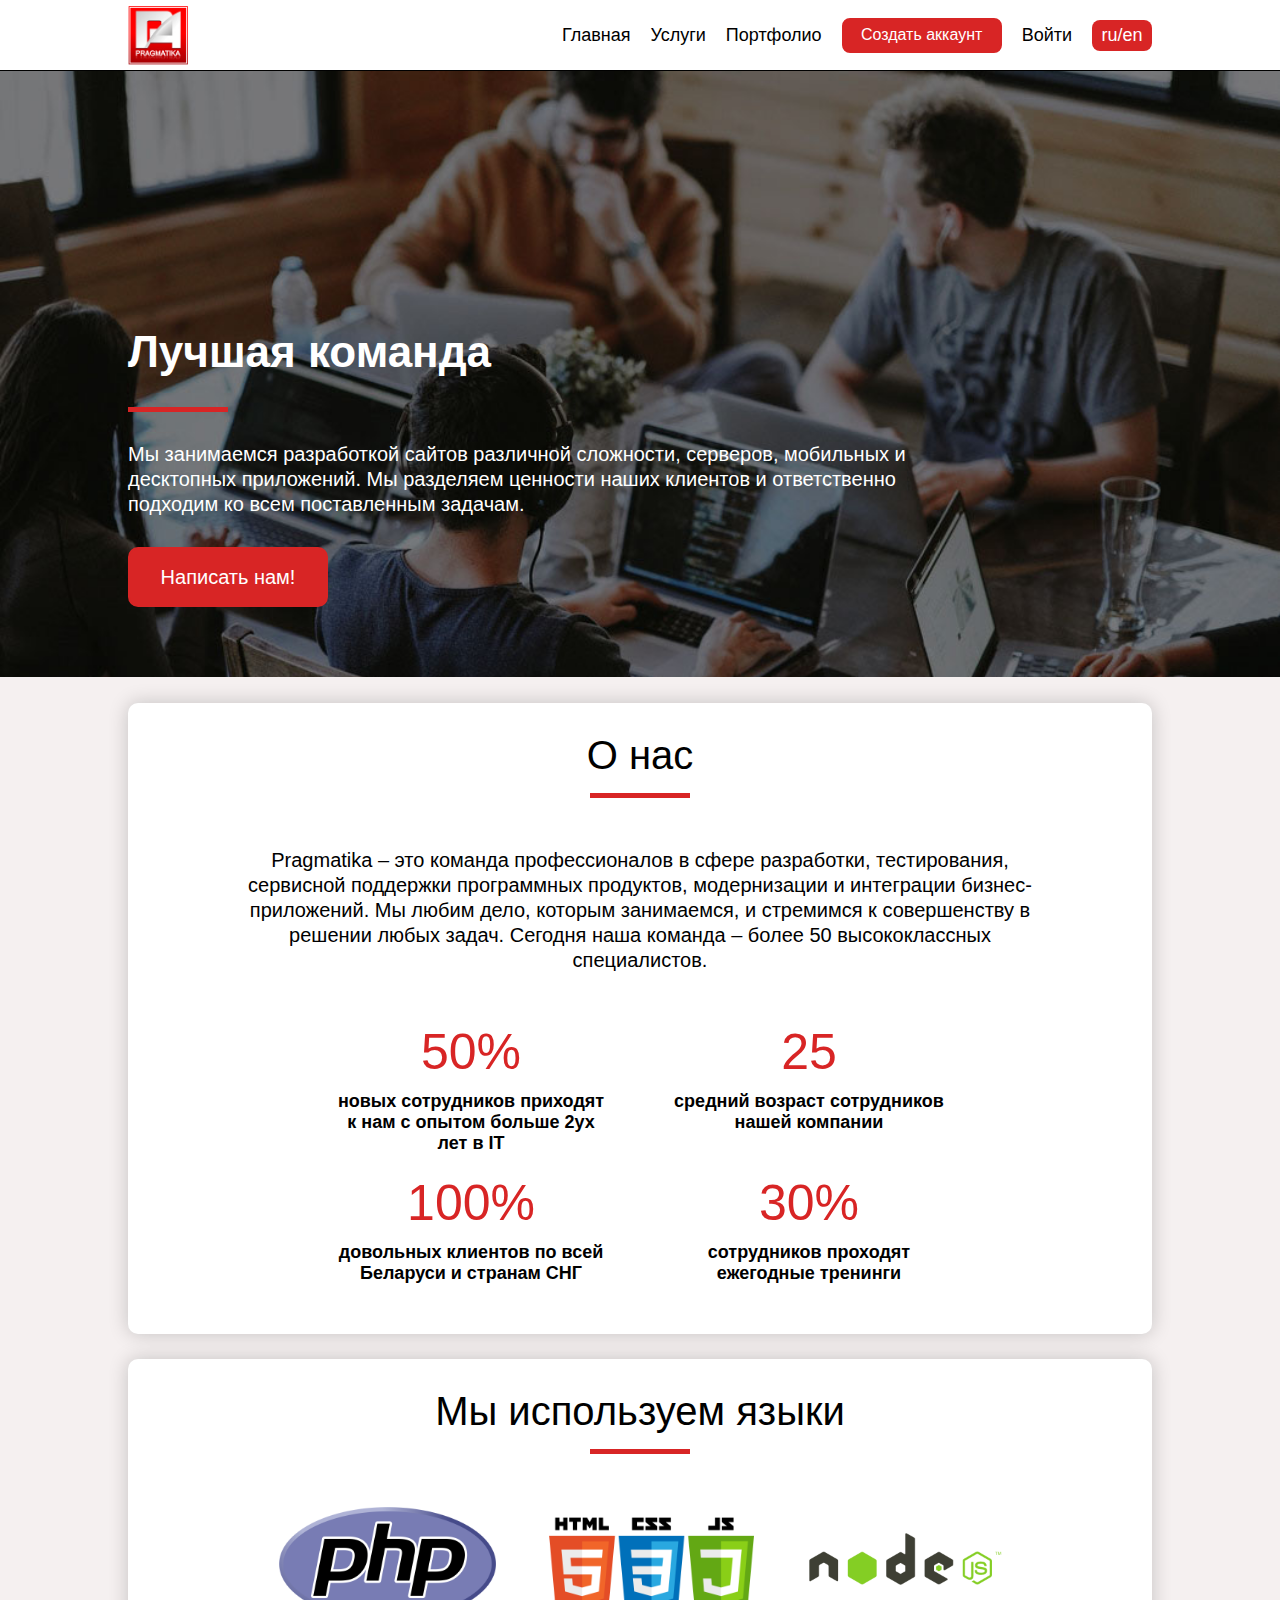
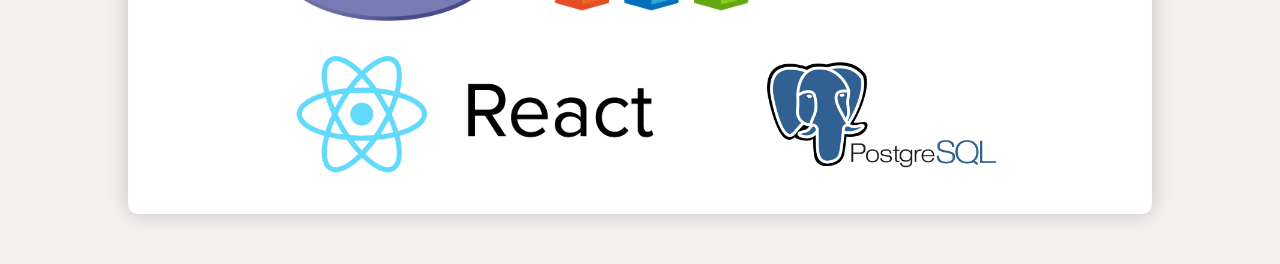
==== commit acc4c48d: "fix shadow" ====
--- a/index.html
+++ b/index.html
@@ -92,7 +92,7 @@
         <h3>Мы занимаемся разработкой сайтов различной сложности, серверов, мобильных и десктопных приложений. Мы разделяем ценности наших клиентов и ответственно подходим ко всем поставленным задачам.</h3>
         <button onclick="feedback('block')">Написать нам!</button>
     </section>
-    <section class="about">
+    <section style="box-shadow: 0 0 20px rgba(0, 0, 0, 0.2);" class="about">
         <h3>О нас</h3>
         <div class="line"></div>
         <h5>Pragmatika – это команда профессионалов в сфере разработки, тестирования, сервисной поддержки программных продуктов, модернизации и интеграции бизнес-приложений. 
@@ -118,7 +118,7 @@
         </div>
         </section>
         <section>
-        <div class="technology">
+        <div style="box-shadow: 0 0 20px rgba(0, 0, 0, 0.2);" class="technology">
             <h3>Мы используем языки</h3>
             <div class="line"></div>
             <div class="languages">
--- a/css/index.css
+++ b/css/index.css
@@ -8,7 +8,7 @@
     margin: 0;
     padding: 0;
 }
-h1, h2, h3, h4, h5, h6{
+h1, h2, h3, h4, h5, h6, p{
     color: black;
     font-family: Helvetica;
 }
